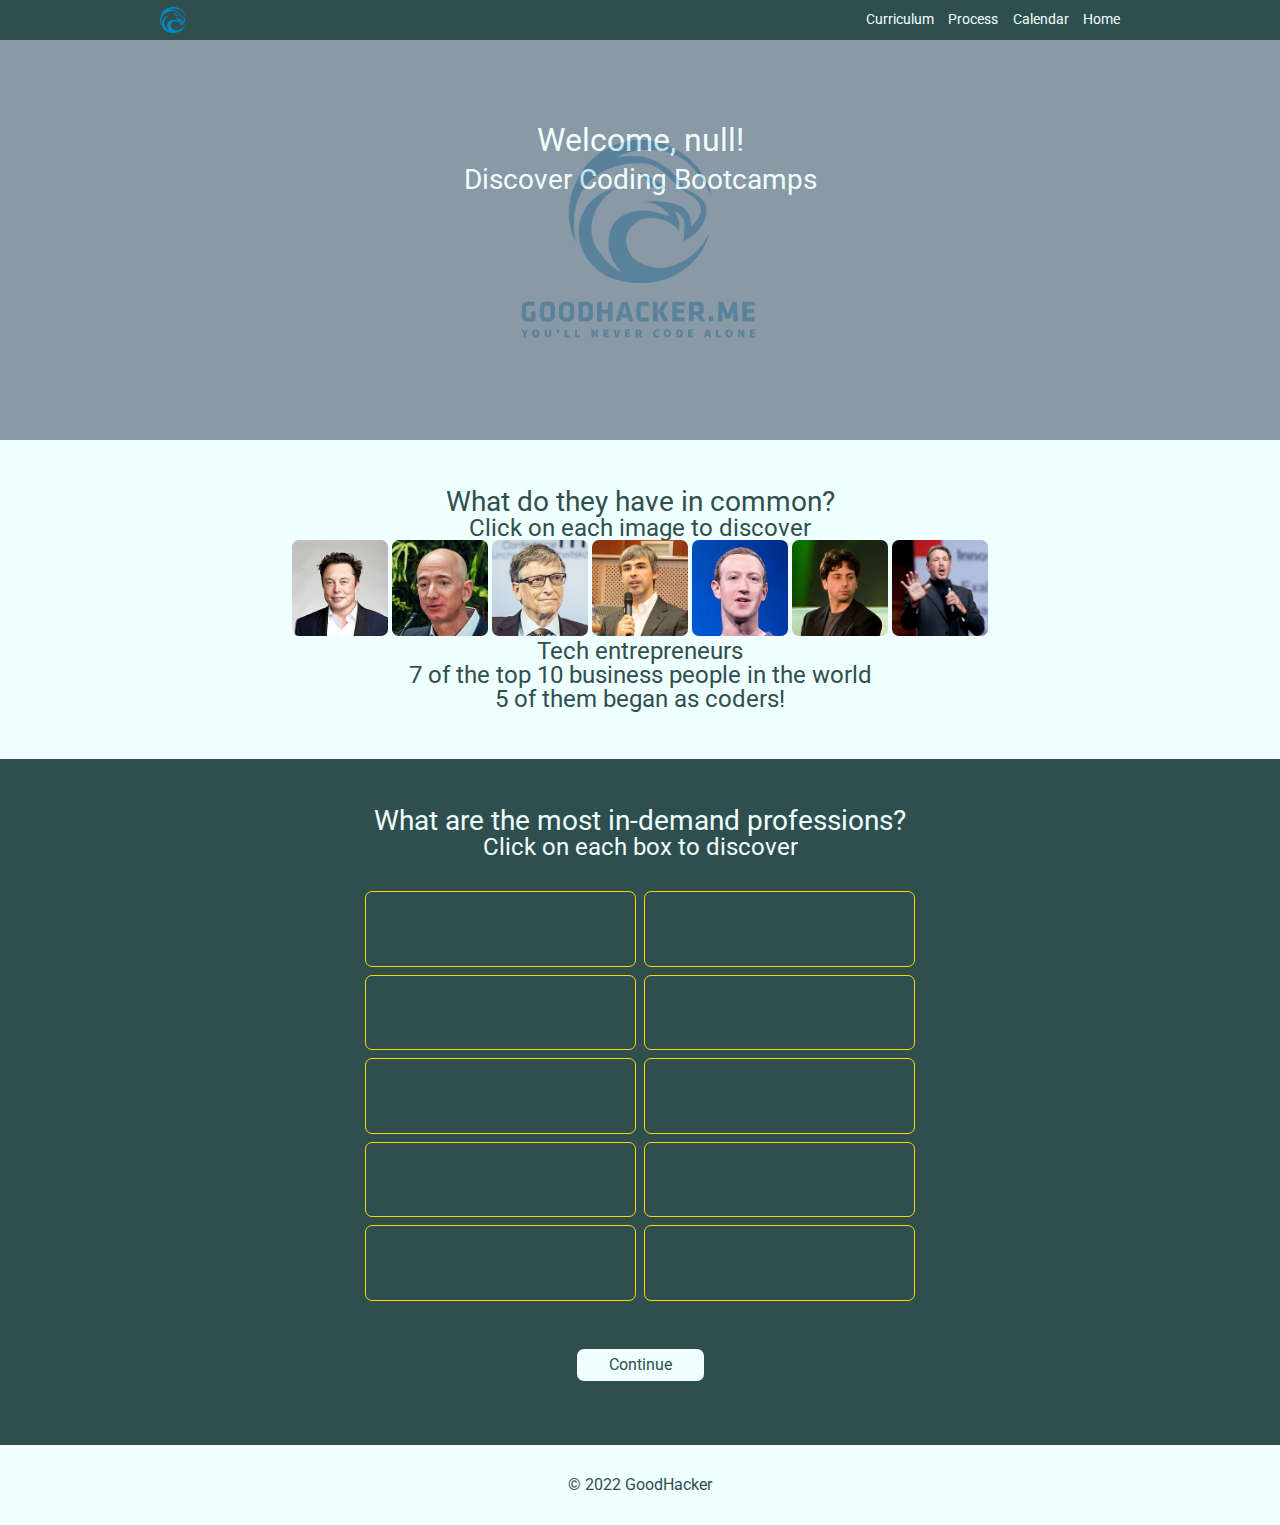
==== index.html @ 69e4e93a "Saves work in process" ====
<!DOCTYPE html>
<html lang="en">
<head>
  <meta charset="UTF-8">
  <meta name="description" content="Thorough Coding Instruction">
  <title>My Coding Bootcamp</title>
  <meta name="viewport" content="width=device-width, initial-scale=1.0">
  <link rel="stylesheet" href="css/reset.css">
  <link rel="stylesheet" href="css/style.css">
  <script src="js/app.js"></script></head>
<body>
  <header>
    <nav>
      <img src="img/logo.png" alt="logo">
      <a href="#">Curriculum</a>
      <a href="#">Process</a>
      <a href="#">Calendar</a>
      <a href="index.html">Home</a>
    </nav>
  </header>
  <main>
    <section>
      <div>
        <h1 id="name"><script>welcome()</script></h1>
        <h2>Discover Coding Bootcamps</h2>  
      </div>
    </section>
    <section id="top10">
      <h2>What do they have in common?</h2>
      <h3>Click on each image to discover</h3>
      <img src="img/em.jpg" alt="musk">
      <img src="img/jb.jpg" alt="bezos">
      <img src="img/bg.jpg" alt="gates">
      <img src="img/lp.jpg" alt="page">
      <img src="img/mz.jpg" alt="zuck">
      <img src="img/sb.jpg" alt="brin">
      <img src="img/le.png" alt="ellison">
      <h3>Tech entrepreneurs</h3>
      <h3>7 of the top 10 business people in the world</h3>
      <h3>5 of them began as coders!</h3>
    </section>
    <section>
      <h2>What are the most in-demand professions?</h2>
      <h3>Click on each box to discover</h3>
      <div id="jobs" onclick="reveal(event)">
        <p>Physical therapy aide<br>$36k / yr</p>
        <p>Nursing assistant<br>$36k / yr</p>
        <p>Construction worker<br>$39k / yr</p>
        <p>Web developer<br>$68k / yr</p>
        <p>Operations research analyst<br>$71k / yr</p>
        <p>Health services administrator<br>$73k / yr</p>
        <p>Registered nurse<br>$81k / yr</p>
        <p>Information security analyst<br>$84k / yr</p>
        <p>Statistician<br>$97k / yr</p>
        <p>Software engineer<br>$111k / yr</p>
      </div>
      <a href="guess.html" class="continue">Continue</a>
    </section>
  </main>
  <footer>
    <p>&copy; 2022 GoodHacker</p>
  </footer>
</body>
</html>
---- css/style.css ----
@import url('https://fonts.googleapis.com/css2?family=Roboto+Condensed:wght@300&family=Roboto:wght@100&display=swap');

body {
  background-color: azure;
  font-family: roboto;
  color: darkslategray;
  text-align: center;
}

header {
  height: 40px;
  background-color: darkslategray;
}

header img {
  height: 26px;
}

nav {
  padding: 0 2%;
  max-width: 960px;
  margin: 0 auto;
  display: grid;
  grid-template: 40px / 4fr auto auto auto auto;
  align-items: center;
}

nav > a {
  padding-left: 1em;
  font-size: 0.9em;
  color: azure;
}

a:hover {
  font-weight: bold;
}

section:first-child {
  background-image: url('../img/logoandtext.png');
  background-size: 15em;
  background-repeat: no-repeat;
  background-position: center;
}

section:first-child div {
  margin: 0 auto;
  padding: 5rem 0 3rem;
  min-height: 17rem;
  background-color: slategray;
  opacity: 0.8;
  color: azure;
  line-height: 1.3;
}

#top10 {
  padding: 3rem 0;
}

section img {
  width: 6rem;
  border-radius: 7px;
}

section:nth-child(3) {
  background-color: darkslategray;
  color: azure;
  padding: 3rem 0;
}

#jobs {
  margin: 2rem auto 1rem;
  max-width: 550px;
  display: grid;
  grid-template: auto / 1fr 1fr;
  gap: 0.5rem;
}

#jobs p {
  padding: 0.8rem 0;
  color: darkslategray;
  line-height: 1.5;
  border: 1px solid gold;
  border-radius: 7px;
}

#jobs p:hover {
  border: 1px solid azure;
}

.continue {
  background-color: azure;
  border: none;
  border-radius: 7px;
  display: inline-block;
  padding: 0.5em 2em;
  margin: 2em 0 1em;
  color: darkslategray;
}

fieldset {
  border: 1px solid aliceblue;
  border-radius: 7px;
  max-width: 500px;
  margin: 1em auto;
  padding: 0.9em 0;
  font-size: 1.1rem;
  font-weight: bold;
}

input {
  border: none;
  border-radius: 5px;
  max-width: 20%;
  margin: 0.3em;
}


h1 { font-size: 2rem; }

h2 { font-size: 1.75rem; }

h3 { font-size: 1.5rem; }

footer {
  padding: 2rem 0;
}
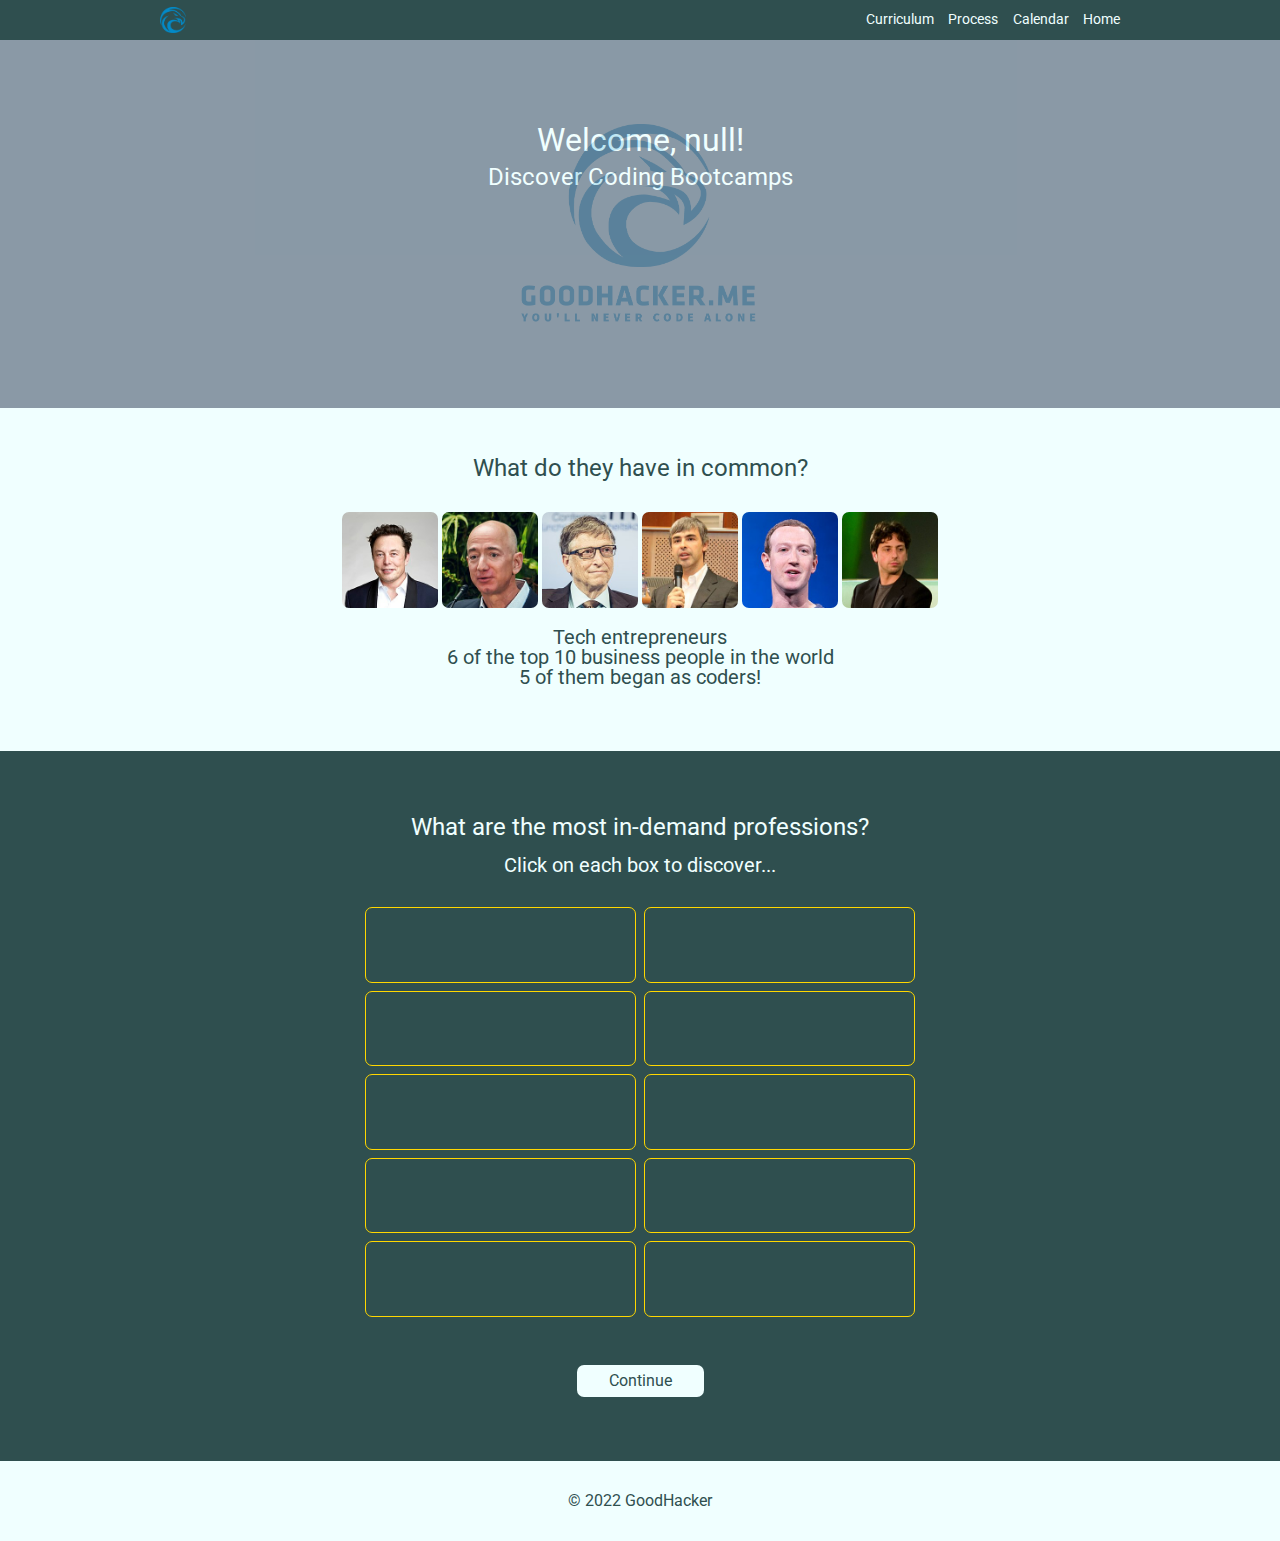
==== commit f2f093e1: "Completes MVP, including persistent storage and CSS style" ====
--- a/index.html
+++ b/index.html
@@ -27,21 +27,26 @@
     </section>
     <section id="top10">
       <h2>What do they have in common?</h2>
-      <h3>Click on each image to discover</h3>
+      <br>
+      <!-- <h3>Click on each image to discover</h3> -->
+      <br>
       <img src="img/em.jpg" alt="musk">
       <img src="img/jb.jpg" alt="bezos">
       <img src="img/bg.jpg" alt="gates">
       <img src="img/lp.jpg" alt="page">
       <img src="img/mz.jpg" alt="zuck">
       <img src="img/sb.jpg" alt="brin">
-      <img src="img/le.png" alt="ellison">
+      <!-- <img src="img/le.png" alt="ellison"> -->
+      <br><br>
       <h3>Tech entrepreneurs</h3>
-      <h3>7 of the top 10 business people in the world</h3>
+      <h3>6 of the top 10 business people in the world</h3>
       <h3>5 of them began as coders!</h3>
+      <br>
     </section>
     <section>
       <h2>What are the most in-demand professions?</h2>
-      <h3>Click on each box to discover</h3>
+      <br>
+      <h3>Click on each box to discover...</h3>
       <div id="jobs" onclick="reveal(event)">
         <p>Physical therapy aide<br>$36k / yr</p>
         <p>Nursing assistant<br>$36k / yr</p>
--- a/css/style.css
+++ b/css/style.css
@@ -42,14 +42,19 @@
   background-position: center;
 }
 
-section:first-child div {
+section:first-child > div {
   margin: 0 auto;
   padding: 5rem 0 3rem;
-  min-height: 17rem;
+  min-height: 15rem;
   background-color: slategray;
   opacity: 0.8;
   color: azure;
   line-height: 1.3;
+}
+
+div > div {
+  max-width: 960px;
+  margin: auto;
 }
 
 #top10 {
@@ -64,7 +69,7 @@
 section:nth-child(3) {
   background-color: darkslategray;
   color: azure;
-  padding: 3rem 0;
+  padding: 4rem 0 3rem;
 }
 
 #jobs {
@@ -117,9 +122,9 @@
 
 h1 { font-size: 2rem; }
 
-h2 { font-size: 1.75rem; }
+h2 { font-size: 1.5rem; }
 
-h3 { font-size: 1.5rem; }
+h3 { font-size: 1.25rem; }
 
 footer {
   padding: 2rem 0;
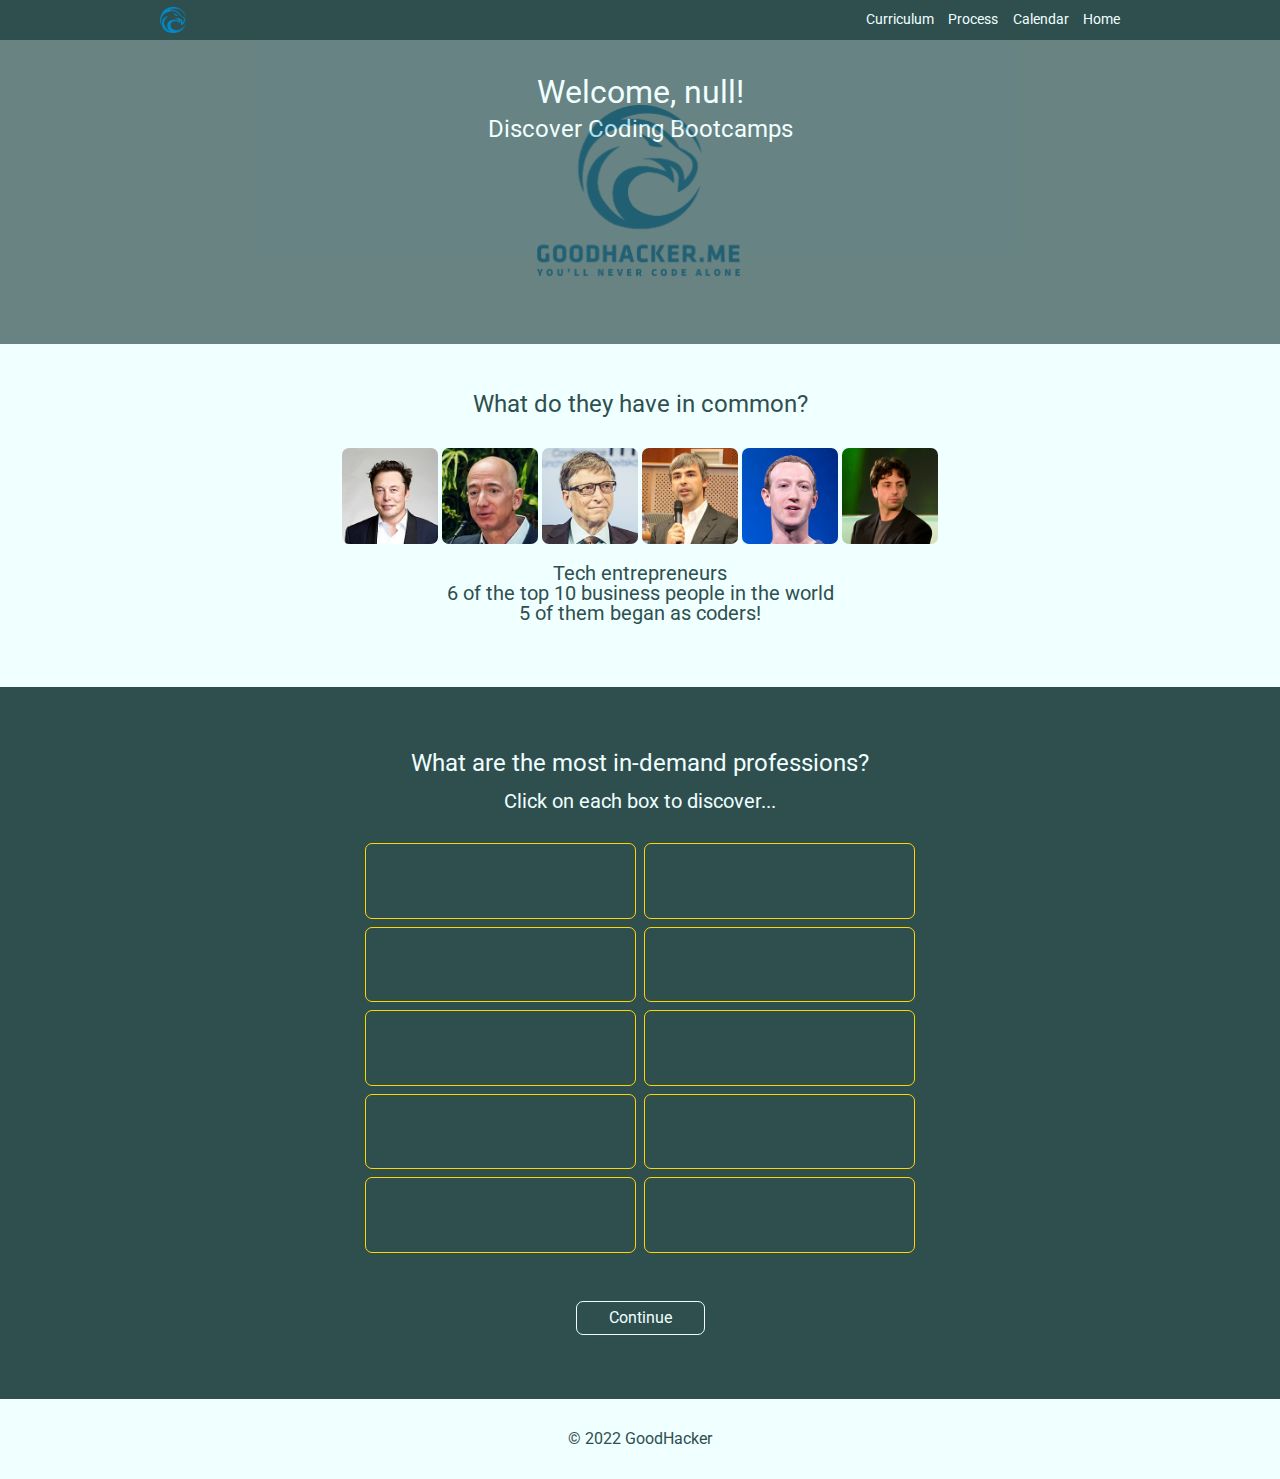
==== commit 2288d14c: "Makes marginal style changes" ====
--- a/index.html
+++ b/index.html
@@ -51,13 +51,13 @@
         <p>Physical therapy aide<br>$36k / yr</p>
         <p>Nursing assistant<br>$36k / yr</p>
         <p>Construction worker<br>$39k / yr</p>
-        <p>Web developer<br>$68k / yr</p>
+        <p><span>Web developer<br>$68k / yr</span></p>
         <p>Operations research analyst<br>$71k / yr</p>
         <p>Health services administrator<br>$73k / yr</p>
         <p>Registered nurse<br>$81k / yr</p>
-        <p>Information security analyst<br>$84k / yr</p>
+        <p><span>Information security analyst<br>$84k / yr</span></p>
         <p>Statistician<br>$97k / yr</p>
-        <p>Software engineer<br>$111k / yr</p>
+        <p><span>Software engineer<br>$111k / yr<span></p>
       </div>
       <a href="guess.html" class="continue">Continue</a>
     </section>
--- a/css/style.css
+++ b/css/style.css
@@ -37,17 +37,17 @@
 
 section:first-child {
   background-image: url('../img/logoandtext.png');
-  background-size: 15em;
+  background-size: 13em;
   background-repeat: no-repeat;
   background-position: center;
 }
 
 section:first-child > div {
   margin: 0 auto;
-  padding: 5rem 0 3rem;
+  padding: 2rem 0 2rem;
   min-height: 15rem;
-  background-color: slategray;
-  opacity: 0.8;
+  background-color: darkslategray;
+  opacity: 0.7;
   color: azure;
   line-height: 1.3;
 }
@@ -88,18 +88,19 @@
   border-radius: 7px;
 }
 
+span { font-weight: bold;}
+
 #jobs p:hover {
   border: 1px solid azure;
 }
 
 .continue {
-  background-color: azure;
-  border: none;
+  border: 1px solid azure;
   border-radius: 7px;
   display: inline-block;
   padding: 0.5em 2em;
   margin: 2em 0 1em;
-  color: darkslategray;
+  color: azure;
 }
 
 fieldset {
